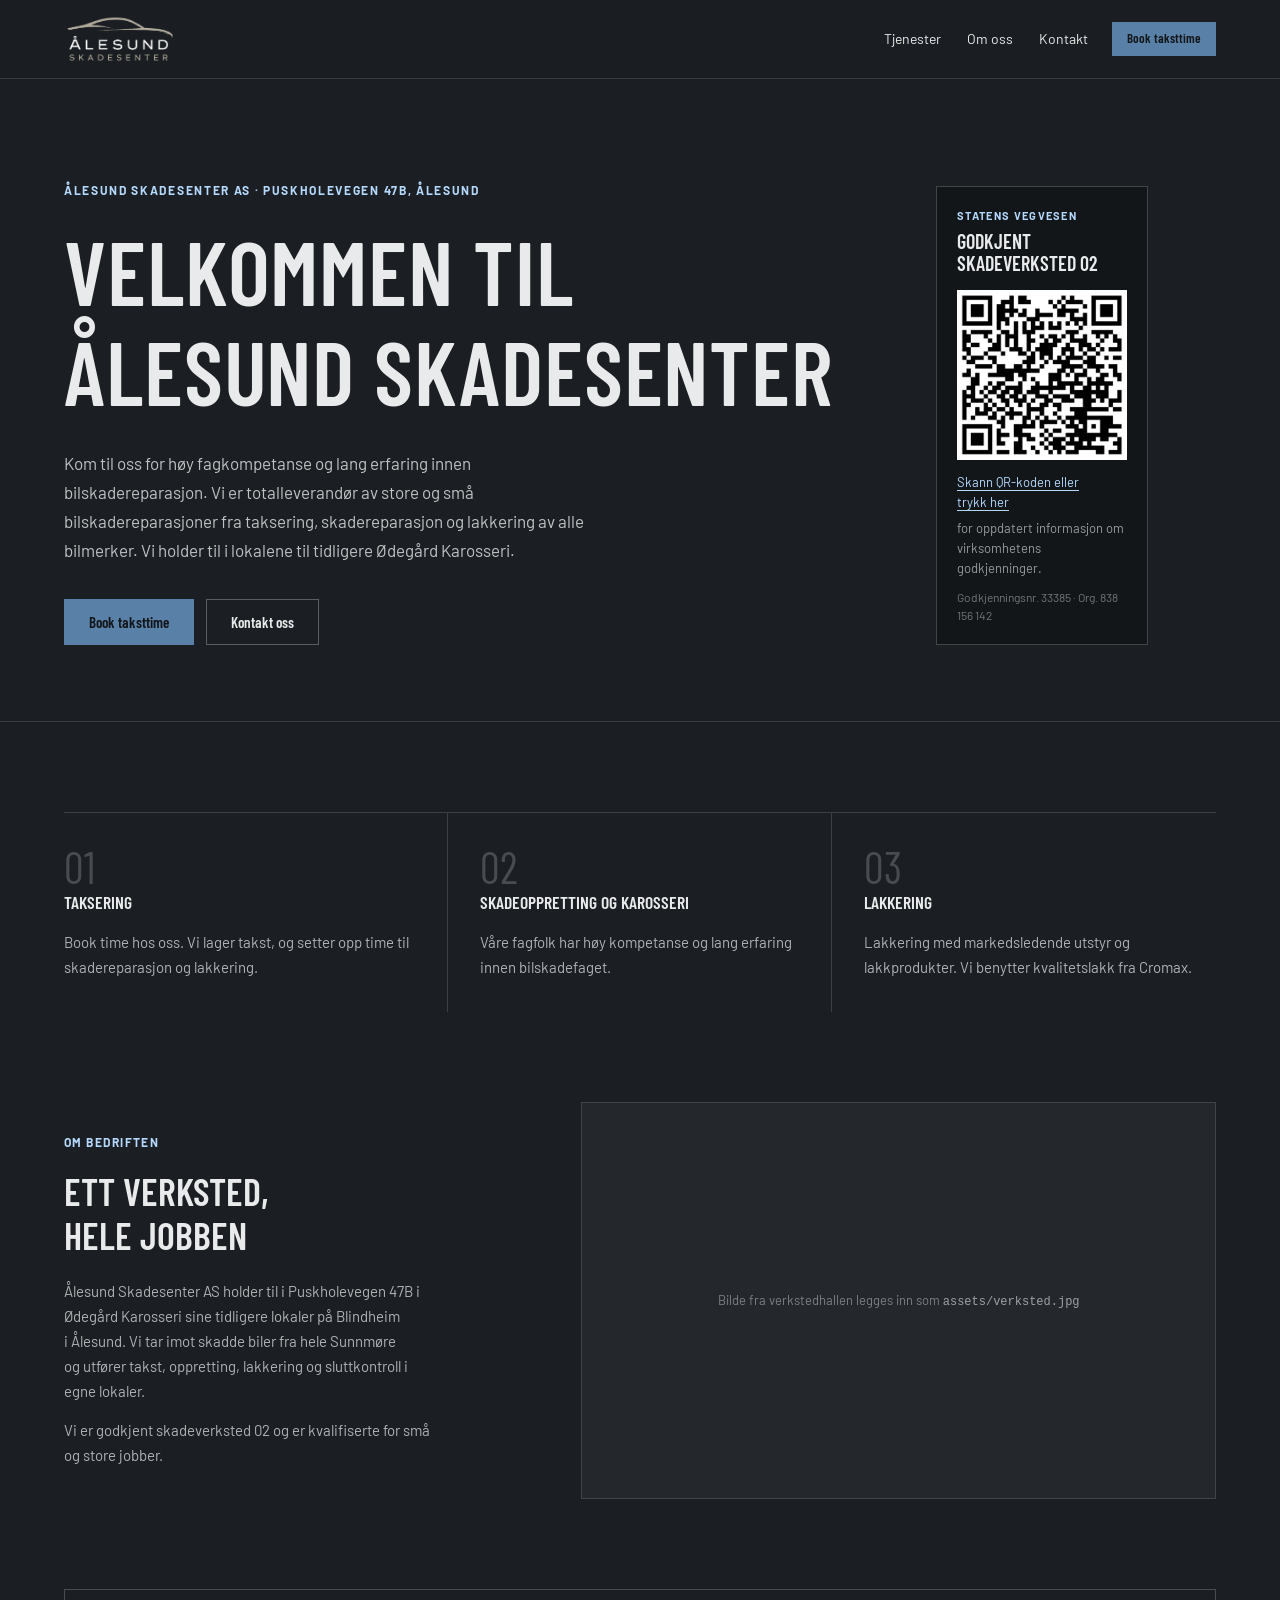
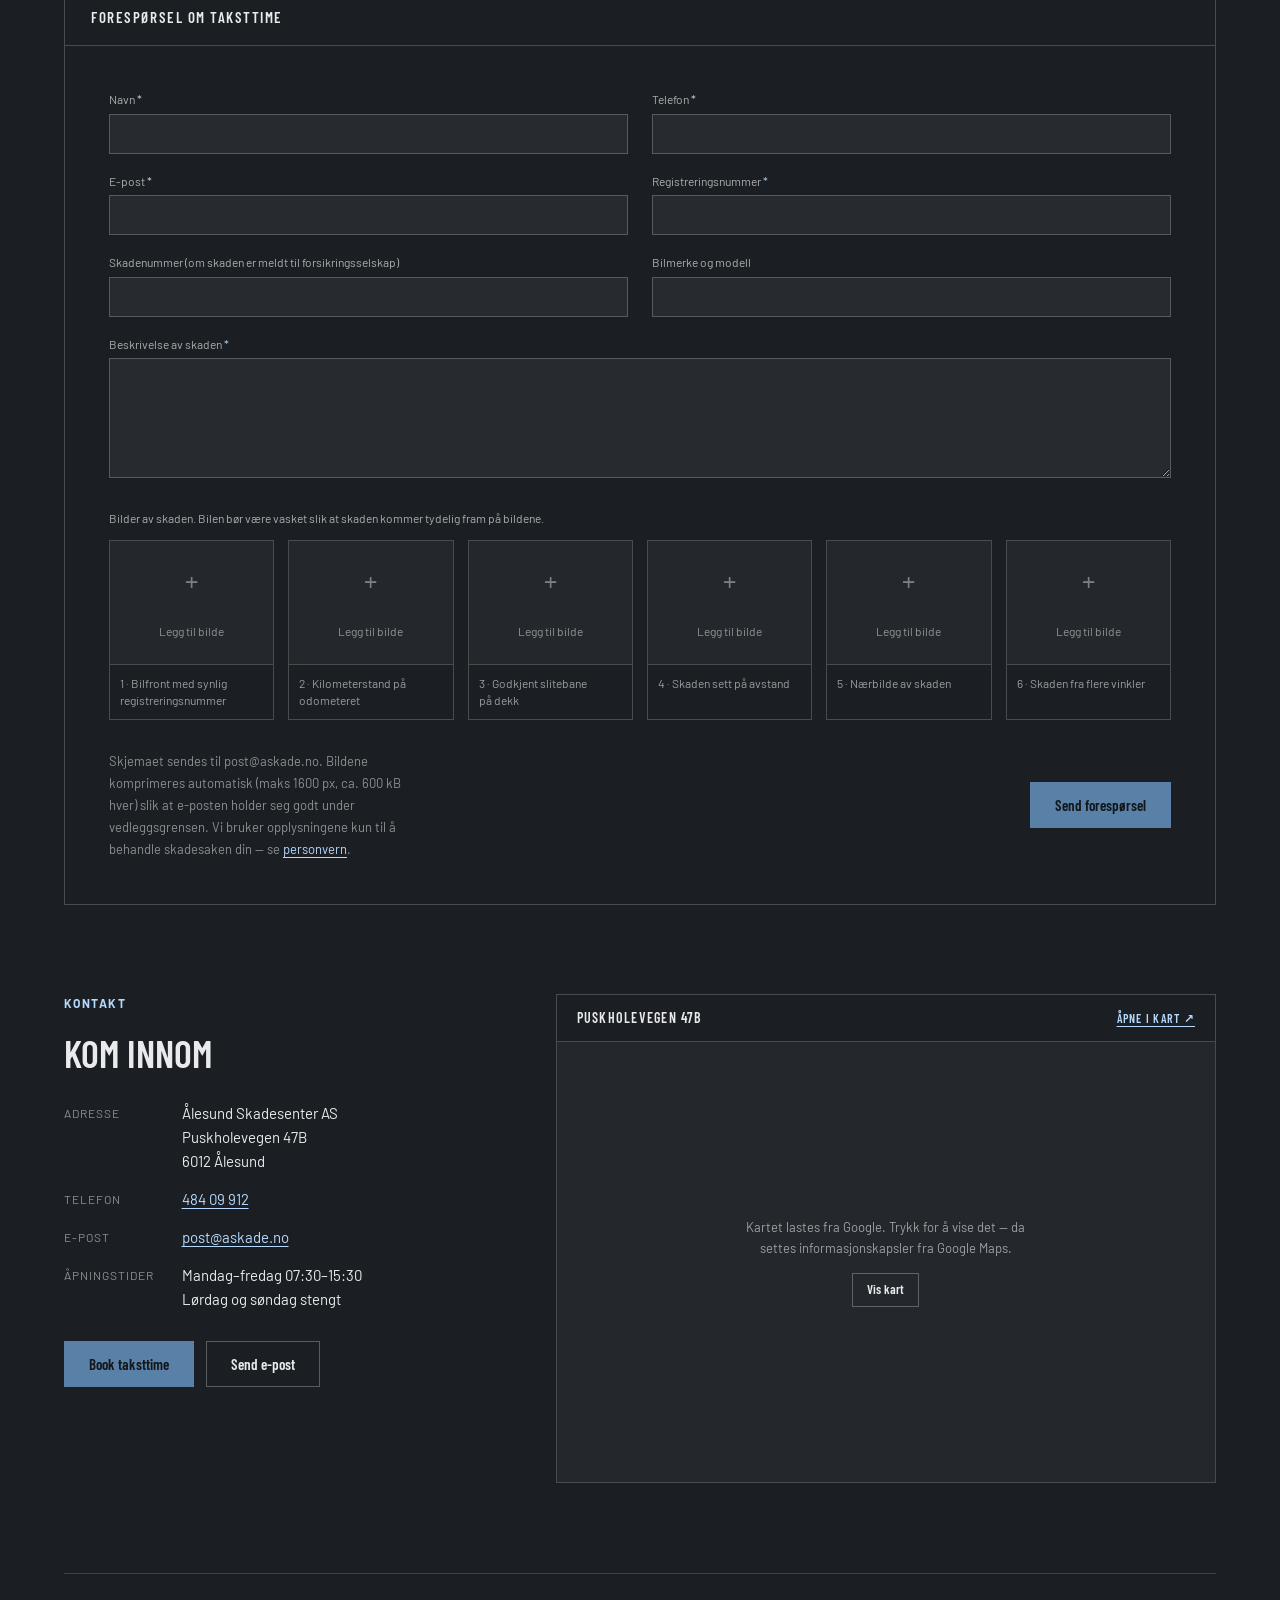
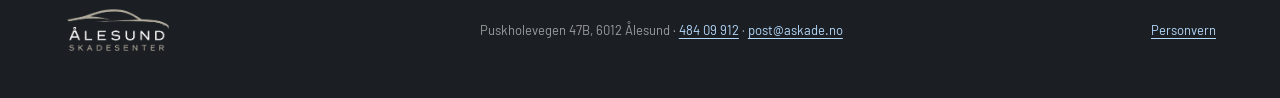
==== index.html @ 12f23bc0 "Første versjon av nettsiden for Ålesund Skadesenter AS Co-Authored-By: Claude Fable 5 <noreply@anthr" ====
<!DOCTYPE html>
<html lang="nb">
<head>
<meta charset="utf-8">
<meta name="viewport" content="width=device-width, initial-scale=1">
<title>Ålesund Skadesenter AS — skadeverksted, lakkering og taksering i Ålesund</title>
<meta name="description" content="Godkjent skadeverksted i Puskholevegen 47B på Blindheim i Ålesund. Taksering, skadeoppretting, karosseri og lakkering av alle bilmerker. Book taksttime på nett.">
<link rel="canonical" href="https://www.askade.no/">
<meta name="theme-color" content="#1b1f23">

<meta property="og:type" content="website">
<meta property="og:locale" content="nb_NO">
<meta property="og:site_name" content="Ålesund Skadesenter AS">
<meta property="og:title" content="Ålesund Skadesenter AS — skadeverksted i Ålesund">
<meta property="og:description" content="Taksering, skadeoppretting, karosseri og lakkering av alle bilmerker. Godkjent skadeverksted 02.">
<meta property="og:url" content="https://www.askade.no/">
<meta property="og:image" content="https://www.askade.no/assets/og-image.jpg">
<meta name="twitter:card" content="summary_large_image">

<link rel="icon" href="favicon.ico" sizes="any">
<link rel="icon" href="assets/icon-32.png" type="image/png" sizes="32x32">
<link rel="apple-touch-icon" href="assets/icon-180.png">

<link rel="preload" href="fonts/barlow-condensed-600-latin.woff2" as="font" type="font/woff2" crossorigin>
<link rel="preload" href="fonts/barlow-400-latin.woff2" as="font" type="font/woff2" crossorigin>
<link rel="stylesheet" href="css/style.css">

<script type="application/ld+json">
{
  "@context": "https://schema.org",
  "@type": "AutoBodyShop",
  "name": "Ålesund Skadesenter AS",
  "url": "https://www.askade.no/",
  "image": "https://www.askade.no/assets/og-image.jpg",
  "logo": "https://www.askade.no/assets/logo-odegard.png",
  "telephone": "+4748409912",
  "email": "post@askade.no",
  "vatID": "NO838156142MVA",
  "address": {
    "@type": "PostalAddress",
    "streetAddress": "Puskholevegen 47B",
    "postalCode": "6012",
    "addressLocality": "Ålesund",
    "addressCountry": "NO"
  },
  "openingHoursSpecification": [{
    "@type": "OpeningHoursSpecification",
    "dayOfWeek": ["Monday", "Tuesday", "Wednesday", "Thursday", "Friday"],
    "opens": "07:30",
    "closes": "15:30"
  }],
  "areaServed": "Sunnmøre",
  "makesOffer": [
    { "@type": "Offer", "itemOffered": { "@type": "Service", "name": "Taksering" } },
    { "@type": "Offer", "itemOffered": { "@type": "Service", "name": "Skadeoppretting og karosseri" } },
    { "@type": "Offer", "itemOffered": { "@type": "Service", "name": "Lakkering" } }
  ]
}
</script>
</head>
<body>

<a class="skip-link" href="#innhold">Hopp til innhold</a>

<nav class="nav">
  <a class="nav-brand" href="#top" aria-label="Ålesund Skadesenter AS — til toppen">
    <img src="assets/logo-odegard.png" alt="Ålesund Skadesenter AS" width="507" height="226">
  </a>
  <span class="nav-links">
    <a href="#tjenester">Tjenester</a>
    <a href="#om">Om oss</a>
    <a href="#kontakt">Kontakt</a>
  </span>
  <a href="#book" class="btn btn-primary btn-sm">Book taksttime</a>
</nav>

<header class="hero" id="top">
  <div class="hero-inner">
    <div class="hero-grid">
      <div>
        <span class="kicker">Ålesund Skadesenter AS · Puskholevegen 47B, Ålesund</span>
        <h1>
          <span>Velkommen til</span>
          <span>Ålesund Skadesenter</span>
        </h1>
        <p class="hero-lead">Kom til oss for høy fagkompetanse og lang erfaring innen bilskadereparasjon. Vi er totalleverandør av store og små bilskadereparasjoner fra taksering, skadereparasjon og lakkering av alle bilmerker. Vi holder til i lokalene til tidligere Ødegård Karosseri.</p>
        <div class="hero-actions">
          <a href="#book" class="btn btn-primary">Book taksttime</a>
          <a href="#kontakt" class="btn btn-secondary">Kontakt oss</a>
        </div>
      </div>

      <aside class="approval">
        <div class="approval-eyebrow">Statens vegvesen</div>
        <div class="approval-title">Godkjent<br>skadeverksted 02</div>
        <a class="approval-link" href="https://www.vegvesen.no/kjoretoy/eie-og-vedlikeholde/finn-godkjent-verksted/33385" target="_blank" rel="noopener">
          <img src="assets/qr-godkjenning.png" alt="QR-kode til godkjenningsbeviset hos Statens vegvesen" width="436" height="436">
          <span>Skann QR-koden eller trykk her</span>
        </a>
        <p>for oppdatert informasjon om virksomhetens godkjenninger.</p>
        <div class="approval-meta">Godkjenningsnr. 33385 · Org. 838 156 142</div>
      </aside>
    </div>
  </div>
</header>

<main id="innhold" class="shell">

  <section id="tjenester" class="section section-top">
    <h2 class="visually-hidden">Tjenester</h2>
    <div class="services">
      <div class="service">
        <div class="service-no" aria-hidden="true">01</div>
        <h3>Taksering</h3>
        <p>Book time hos oss. Vi lager takst, og setter opp time til skadereparasjon og lakkering.</p>
      </div>
      <div class="service">
        <div class="service-no" aria-hidden="true">02</div>
        <h3>Skadeoppretting og karosseri</h3>
        <p>Våre fagfolk har høy kompetanse og lang erfaring innen bilskadefaget.</p>
      </div>
      <div class="service">
        <div class="service-no" aria-hidden="true">03</div>
        <h3>Lakkering</h3>
        <p>Lakkering med markedsledende utstyr og lakkprodukter. Vi benytter kvalitetslakk fra Cromax.</p>
      </div>
    </div>
  </section>

  <section id="om" class="section about">
    <div>
      <span class="kicker">Om bedriften</span>
      <h2>Ett verksted,<br>hele jobben</h2>
      <p>Ålesund Skadesenter AS holder til i Puskholevegen 47B i Ødegård Karosseri sine tidligere lokaler på Blindheim i Ålesund. Vi tar imot skadde biler fra hele Sunnmøre og utfører takst, oppretting, lakkering og sluttkontroll i egne lokaler.</p>
      <p>Vi er godkjent skadeverksted 02 og er kvalifiserte for små og store jobber.</p>
    </div>
    <figure>
      <!-- Legg bildet fra verkstedhallen som assets/verksted.jpg, så erstatter det plassholderen under. -->
      <div class="photo-placeholder"><span>Bilde fra verkstedhallen legges inn som <code>assets/verksted.jpg</code></span></div>
    </figure>
  </section>

  <section id="book" class="section">
    <div class="panel">
      <h2 class="panel-head">Foresp<span class="tight">ø</span>rsel om taksttime</h2>

      <!-- Kvittering — vises når skjemaet er sendt -->
      <div class="panel-body sent" id="kvittering" hidden>
        <h3>Takk — forespørselen er sendt</h3>
        <p>Forespørselen er sendt til post@askade.no. Vi ringer deg på oppgitt nummer med et tidspunkt for takst. Haster det, nås vi på <a href="tel:+4748409912">484 09 912</a>.</p>
        <button type="button" class="btn btn-secondary" id="nyForesporsel">Send en ny forespørsel</button>
      </div>

      <div class="panel-body" id="skjemaBoks">
        <form id="bookingSkjema" action="send.php" method="post" enctype="multipart/form-data" novalidate>
          <div class="form-grid">
            <div class="field">
              <label for="navn">Navn <span class="req" aria-hidden="true">*</span></label>
              <input class="input" id="navn" name="navn" type="text" autocomplete="name" required>
              <p class="field-error" id="navn-feil"></p>
            </div>
            <div class="field">
              <label for="telefon">Telefon <span class="req" aria-hidden="true">*</span></label>
              <input class="input" id="telefon" name="telefon" type="tel" inputmode="tel" autocomplete="tel" required>
              <p class="field-error" id="telefon-feil"></p>
            </div>
            <div class="field">
              <label for="epost">E-post <span class="req" aria-hidden="true">*</span></label>
              <input class="input" id="epost" name="epost" type="email" autocomplete="email" required>
              <p class="field-error" id="epost-feil"></p>
            </div>
            <div class="field">
              <label for="regnr">Registreringsnummer <span class="req" aria-hidden="true">*</span></label>
              <input class="input" id="regnr" name="regnr" type="text" autocomplete="off" spellcheck="false" required>
              <p class="field-error" id="regnr-feil"></p>
            </div>
            <div class="field">
              <label for="skadenr">Skadenummer (om skaden er meldt til forsikringsselskap)</label>
              <input class="input" id="skadenr" name="skadenr" type="text" autocomplete="off">
            </div>
            <div class="field">
              <label for="modell">Bilmerke og modell</label>
              <input class="input" id="modell" name="modell" type="text" autocomplete="off">
            </div>
            <div class="field field-wide">
              <label for="melding">Beskrivelse av skaden <span class="req" aria-hidden="true">*</span></label>
              <textarea class="input" id="melding" name="melding" required></textarea>
              <p class="field-error" id="melding-feil"></p>
            </div>
          </div>

          <fieldset class="field" style="margin:24px 0 0;padding:0;border:0">
            <legend style="padding:0;font-size:12px;margin-bottom:5px;color:rgba(233,234,235,.7)">Bilder av skaden. Bilen bør være vasket slik at skaden kommer tydelig fram på bildene.</legend>
            <div class="uploads" id="bildefelt">
              <!-- Feltene bygges av js/main.js, slik at de virker med og uten JavaScript -->
              <noscript>
                <p class="form-note">Bildeopplasting krever JavaScript. Send heller bildene på e-post til <a href="mailto:post@askade.no">post@askade.no</a> etter at du har sendt skjemaet.</p>
              </noscript>
            </div>
          </fieldset>

          <!-- spamfelle: skal stå tom -->
          <div class="hp" aria-hidden="true">
            <label for="nettsted">Ikke fyll ut dette feltet</label>
            <input id="nettsted" name="nettsted" type="text" tabindex="-1" autocomplete="off">
          </div>
          <input type="hidden" name="lastet" id="lastet" value="">

          <div class="form-foot">
            <p class="form-note">Skjemaet sendes til post@askade.no. Bildene komprimeres automatisk (maks 1600 px, ca. 600 kB hver) slik at e-posten holder seg godt under vedleggsgrensen. Vi bruker opplysningene kun til å behandle skadesaken din — se <a href="personvern.html">personvern</a>.</p>
            <button type="submit" class="btn btn-primary" id="sendKnapp">Send forespørsel</button>
          </div>

          <p class="form-status" id="skjemaStatus" role="status" hidden></p>
        </form>
      </div>
    </div>
  </section>

  <section id="kontakt" class="section contact">
    <div>
      <span class="kicker">Kontakt</span>
      <h2>Kom innom</h2>
      <dl class="contact-list">
        <dt>Adresse</dt>
        <dd>Ålesund Skadesenter AS<br>Puskholevegen 47B<br>6012 Ålesund</dd>
        <dt>Telefon</dt>
        <dd><a href="tel:+4748409912">484 09 912</a></dd>
        <dt>E-post</dt>
        <dd><a href="mailto:post@askade.no">post@askade.no</a></dd>
        <dt>Åpningstider</dt>
        <dd>Mandag–fredag 07:30–15:30<br>Lørdag og søndag stengt</dd>
      </dl>
      <div class="contact-actions">
        <a href="#book" class="btn btn-primary">Book taksttime</a>
        <a href="mailto:post@askade.no" class="btn btn-secondary">Send e-post</a>
      </div>
    </div>

    <figure class="map">
      <div class="map-head">
        <span>Puskholevegen 47B</span>
        <a href="https://www.google.com/maps/search/?api=1&amp;query=Puskholevegen%2047B%2C%206012%20%C3%85lesund" target="_blank" rel="noopener">Åpne i kart ↗</a>
      </div>
      <div class="map-frame" id="kartboks"
           data-kart="https://www.google.com/maps?q=Puskholevegen%2047B%2C%206012%20%C3%85lesund&amp;output=embed">
        <div class="map-consent" id="kartSamtykke">
          <p>Kartet lastes fra Google. Trykk for å vise det — da settes informasjonskapsler fra Google Maps.</p>
          <button type="button" class="btn btn-secondary btn-sm" id="visKart">Vis kart</button>
        </div>
      </div>
    </figure>
  </section>

  <footer class="footer">
    <img src="assets/logo-odegard.png" alt="Ålesund Skadesenter AS" width="507" height="226">
    <span>Puskholevegen 47B, 6012 Ålesund · <a href="tel:+4748409912">484 09 912</a> · <a href="mailto:post@askade.no">post@askade.no</a></span>
    <span class="footer-links"><a href="personvern.html">Personvern</a></span>
  </footer>

</main>

<script src="js/main.js" defer></script>
</body>
</html>
---- css/style.css ----
@import url("fonts.css");

/* ==========================================================================
   Ålesund Skadesenter AS — Skisse A "Mørk fasade"
   Tokens hentet fra Industry-designsystemet, tilpasset den mørke varianten.
   ========================================================================== */

:root {
  --bg: #1b1f23;
  --bg-sunk: rgba(15, 18, 21, .66);
  --ink: #e9eaeb;
  --ink-80: rgba(233, 234, 235, .80);
  --ink-72: rgba(233, 234, 235, .72);
  --ink-62: rgba(233, 234, 235, .62);
  --ink-55: rgba(233, 234, 235, .55);
  --ink-45: rgba(233, 234, 235, .45);
  --ink-22: rgba(233, 234, 235, .22);

  --line: rgba(233, 234, 235, .16);
  --line-soft: rgba(233, 234, 235, .14);
  --line-strong: rgba(233, 234, 235, .22);
  --line-input: rgba(233, 234, 235, .25);
  --line-btn: rgba(233, 234, 235, .30);
  --fill-input: rgba(233, 234, 235, .06);

  --accent: #5980a6;
  --accent-300: #b5d9fd;
  --accent-600: #597ea3;
  --accent-700: #416180;
  --on-accent: #12161a;

  --danger: #ff9a8a;
  --ok: #9fd8a8;

  --font-heading: "Barlow Condensed", system-ui, sans-serif;
  --font-body: "Barlow", system-ui, sans-serif;

  --shell: 1280px;
  --gutter: clamp(20px, 5vw, 72px);
  --nav-h: 88px;
}

*, *::before, *::after { box-sizing: border-box; }

[hidden] { display: none !important; }

html { scroll-behavior: smooth; }
@media (prefers-reduced-motion: reduce) {
  html { scroll-behavior: auto; }
  *, *::before, *::after { animation-duration: .01ms !important; transition-duration: .01ms !important; }
}

body {
  margin: 0;
  background: var(--bg);
  color: var(--ink);
  font-family: var(--font-body);
  font-size: 15px;
  line-height: 1.55;
  text-wrap: pretty;
  -webkit-text-size-adjust: 100%;
}

img { display: block; max-width: 100%; }
figure { margin: 0; }

a { color: var(--accent-300); text-underline-offset: 3px; }
a:hover { color: #fff; }

:focus { outline: none; }
:focus-visible { outline: 2px solid var(--accent-300); outline-offset: 2px; }
::selection { background: rgba(89, 128, 166, .45); }

h1, h2, h3 {
  font-family: var(--font-heading);
  font-weight: 600;
  text-transform: uppercase;
  margin: 0;
}

/* — hjelpere ————————————————————————————————————————————————— */

.shell {
  max-width: var(--shell);
  margin-inline: auto;
  padding-inline: var(--gutter);
}

.kicker {
  display: block;
  font-size: 12px;
  letter-spacing: .12em;
  text-transform: uppercase;
  font-weight: 600;
  color: var(--accent-300);
}

.skip-link {
  position: absolute;
  left: -9999px;
  top: 0;
  z-index: 100;
  padding: 12px 18px;
  background: var(--accent);
  color: var(--on-accent);
  font-family: var(--font-heading);
  font-weight: 600;
  text-decoration: none;
}
.skip-link:focus { left: 0; color: var(--on-accent); }

.visually-hidden {
  position: absolute;
  width: 1px; height: 1px;
  margin: -1px; padding: 0;
  overflow: hidden;
  clip-path: inset(50%);
  white-space: nowrap;
}

/* — knapper ————————————————————————————————————————————————— */

.btn {
  display: inline-flex;
  align-items: center;
  justify-content: center;
  gap: 6px;
  padding: 13px 24px;
  font-family: var(--font-heading);
  font-weight: 600;
  font-size: 15px;
  line-height: 1.2;
  text-decoration: none;
  cursor: pointer;
  border: 1px solid transparent;
  border-radius: 0;
  background: transparent;
}
.btn:disabled { opacity: .45; cursor: not-allowed; }

.btn-primary {
  background: var(--accent);
  border-color: var(--accent);
  color: var(--on-accent);
}
.btn-primary:hover { background: var(--accent-600); border-color: var(--accent-600); color: var(--on-accent); }
.btn-primary:active { background: var(--accent-700); border-color: var(--accent-700); }

.btn-secondary {
  border-color: var(--line-btn);
  color: var(--ink);
}
.btn-secondary:hover { background: rgba(233, 234, 235, .07); color: var(--ink); }
.btn-secondary:active { background: rgba(233, 234, 235, .14); }

.btn-sm { padding: 8px 14px; font-size: 13px; }

/* — toppmeny ————————————————————————————————————————————————— */

.nav {
  position: sticky;
  top: 0;
  z-index: 50;
  display: flex;
  align-items: center;
  gap: 24px;
  padding: 14px max(var(--gutter), calc((100% - var(--shell)) / 2 + var(--gutter)));
  background: rgba(27, 31, 35, .94);
  backdrop-filter: blur(6px);
  border-bottom: 1px solid var(--line-soft);
}
.nav-brand { margin-right: auto; display: flex; align-items: center; }
.nav-brand img { height: 50px; width: auto; }
.nav-links {
  display: flex;
  gap: 26px;
  align-items: center;
  font-size: 14px;
}
.nav-links a { color: var(--ink); text-decoration: none; }
.nav-links a:hover { color: var(--accent-300); }

/* — toppfelt ————————————————————————————————————————————————— */

.hero {
  position: relative;
  overflow: hidden;
  border-bottom: 1px solid var(--line-soft);
}
.hero-inner {
  max-width: var(--shell);
  margin-inline: auto;
  padding: clamp(56px, 8vw, 116px) var(--gutter) clamp(48px, 6vw, 88px);
}
.hero-grid {
  display: grid;
  grid-template-columns: minmax(0, 1fr) 280px;
  gap: clamp(32px, 5vw, 72px);
  align-items: end;
}
.hero h1 {
  font-size: clamp(44px, 7vw, 96px);
  line-height: 1.12;
  letter-spacing: .01em;
  margin: 0;
}
.hero h1 span { display: block; }
.hero .kicker { margin-bottom: 20px; letter-spacing: .14em; }
.hero-lead {
  font-size: 17px;
  line-height: 29px;
  max-width: 54ch;
  margin: 28px 0 0;
  color: var(--ink-80);
}
.hero-actions {
  display: flex;
  gap: 12px;
  flex-wrap: wrap;
  margin-top: 34px;
}

/* godkjenningskort */
.approval {
  width: 212px;
  padding: 20px;
  border: 1px solid var(--line-strong);
  background: var(--bg-sunk);
}
.approval-eyebrow {
  font-size: 11px;
  letter-spacing: .12em;
  text-transform: uppercase;
  font-weight: 600;
  color: var(--accent-300);
}
.approval-title {
  font-family: var(--font-heading);
  font-weight: 600;
  font-size: 20px;
  line-height: 22px;
  text-transform: uppercase;
  margin-top: 6px;
}
.approval-link {
  display: block;
  margin-top: 16px;
  text-decoration: none;
}
.approval-link img { width: 100%; height: auto; }
.approval-link span {
  display: block;
  font-size: 13px;
  line-height: 20px;
  margin-top: 12px;
  color: var(--accent-300);
  text-decoration: underline;
  text-underline-offset: 3px;
}
.approval-link:hover span { color: #fff; }
.approval p {
  font-size: 13px;
  line-height: 20px;
  margin: 6px 0 0;
  color: var(--ink-62);
}
.approval-meta {
  font-size: 12px;
  line-height: 18px;
  margin-top: 10px;
  color: var(--ink-45);
}

/* — tjenester ————————————————————————————————————————————————— */

.section { padding-bottom: clamp(56px, 7vw, 96px); scroll-margin-top: var(--nav-h); }
.section-top { padding-top: clamp(56px, 7vw, 96px); }

.services {
  display: grid;
  grid-template-columns: repeat(3, 1fr);
  border-top: 1px solid var(--line);
}
.service { padding: 32px; }
.service:not(:last-child) { border-right: 1px solid var(--line); }
.service:first-child { padding-left: 0; }
.service:last-child { padding-right: 0; }
.service-no {
  font-family: var(--font-heading);
  font-size: 44px;
  line-height: 1;
  color: var(--ink-22);
}
.service h2 {
  font-size: 26px;
  line-height: 28px;
  margin-top: 18px;
}
.service p {
  font-size: 15px;
  line-height: 25px;
  margin: 14px 0 0;
  color: var(--ink-72);
}

/* — om bedriften ————————————————————————————————————————————— */

.about {
  display: grid;
  grid-template-columns: minmax(0, 5fr) minmax(0, 7fr);
  gap: 32px clamp(28px, 5vw, 88px);
  align-items: center;
}
.about h2 {
  font-size: 38px;
  line-height: 44px;
}
.about .kicker { margin-bottom: 18px; }
.about p {
  font-size: 15px;
  line-height: 25px;
  margin: 22px 0 0;
  max-width: 48ch;
  color: var(--ink-72);
}
.about p + p { margin-top: 14px; }
.about figure { border: 1px solid rgba(233, 234, 235, .18); }
.about img { width: 100%; aspect-ratio: 16 / 10; object-fit: cover; }

/* Vises bare om assets/verksted.jpg mangler — se README-drift.md */
.photo-placeholder {
  display: grid;
  place-items: center;
  width: 100%;
  aspect-ratio: 16 / 10;
  padding: 24px;
  text-align: center;
  font-size: 13px;
  line-height: 22px;
  color: var(--ink-45);
  background: rgba(233, 234, 235, .04);
}
.photo-placeholder code { font-size: 12px; color: var(--ink-62); }

/* — bookingskjema ————————————————————————————————————————————— */

.panel { border: 1px solid var(--line-strong); }
.panel-head {
  padding: 16px 26px;
  border-bottom: 1px solid var(--line-strong);
  font-family: var(--font-heading);
  font-weight: 600;
  font-size: 15px;
  letter-spacing: .1em;
  text-transform: uppercase;
}
.panel-head .tight { letter-spacing: .02em; }
.panel-body { padding: clamp(24px, 4vw, 44px); }

.form-grid {
  display: grid;
  grid-template-columns: 1fr 1fr;
  gap: 18px 24px;
}
.field-wide { grid-column: 1 / -1; }

.field > label {
  display: block;
  font-size: 12px;
  margin-bottom: 5px;
  color: rgba(233, 234, 235, .70);
}
.field .req { color: var(--accent-300); }

.input {
  width: 100%;
  min-height: 40px;
  padding: 8px 10px;
  font: inherit;
  font-size: 14px;
  color: var(--ink);
  caret-color: var(--accent-300);
  background: var(--fill-input);
  border: 1px solid var(--line-input);
  border-radius: 0;
}
.input:hover { border-color: rgba(233, 234, 235, .45); }
.input:focus-visible { border-color: var(--accent-300); outline-offset: 0; }
textarea.input { min-height: 120px; resize: vertical; }
.input[aria-invalid="true"] { border-color: var(--danger); }

.field-error {
  display: none;
  font-size: 12px;
  line-height: 18px;
  margin-top: 5px;
  color: var(--danger);
}
.field-error.is-visible { display: block; }

/* honeypot — skjult for folk, synlig for enkle roboter */
.hp {
  position: absolute;
  left: -9999px;
  width: 1px;
  height: 1px;
  overflow: hidden;
}

/* bildefelt */
.uploads {
  display: grid;
  grid-template-columns: repeat(auto-fit, minmax(130px, 1fr));
  gap: 14px;
  margin-top: 8px;
}
.slot {
  position: relative;
  display: flex;
  flex-direction: column;
  border: 1px solid var(--line-strong);
}
.slot-btn {
  display: grid;
  place-items: center;
  gap: 6px;
  width: 100%;
  aspect-ratio: 4 / 3;
  padding: 14px;
  font: inherit;
  font-size: 12px;
  line-height: 18px;
  text-align: center;
  color: var(--ink-55);
  background: rgba(233, 234, 235, .04);
  border: 0;
  cursor: pointer;
}
.slot-btn:hover { background: rgba(233, 234, 235, .08); color: var(--ink-80); }
.slot-btn .slot-plus {
  display: block;
  font-family: var(--font-heading);
  font-size: 30px;
  line-height: 1;
  color: var(--ink-45);
}
.slot-btn:hover .slot-plus { color: var(--accent-300); }
.slot.has-image .slot-btn { display: none; }
.slot-preview { display: none; }
.slot.has-image .slot-preview { display: block; }
.slot-preview img {
  width: 100%;
  aspect-ratio: 4 / 3;
  object-fit: cover;
}
.slot-remove {
  position: absolute;
  top: 6px;
  right: 6px;
  width: 28px;
  height: 28px;
  display: grid;
  place-items: center;
  font: inherit;
  font-size: 16px;
  line-height: 1;
  color: var(--ink);
  background: rgba(15, 18, 21, .82);
  border: 1px solid var(--line-btn);
  cursor: pointer;
}
.slot-remove:hover { background: rgba(15, 18, 21, .95); }
/* Instruksjonen står fast under hvert felt, slik at alle feltene får
   samme høyde enten de er fylt ut eller ikke. */
.slot-caption {
  flex: 1;
  padding: 10px;
  border-top: 1px solid var(--line-strong);
  font-size: 12px;
  line-height: 17px;
  color: var(--ink-62);
}
.slot.has-image .slot-caption { color: var(--ink-80); }
.slot-busy {
  position: absolute;
  inset: 0;
  display: none;
  place-items: center;
  font-size: 12px;
  color: var(--ink-80);
  background: rgba(15, 18, 21, .78);
}
.slot.is-busy .slot-busy { display: grid; }

.form-foot {
  display: flex;
  flex-wrap: wrap;
  gap: 16px;
  align-items: center;
  justify-content: space-between;
  margin-top: 30px;
}
.form-note {
  font-size: 13px;
  line-height: 22px;
  margin: 0;
  max-width: 46ch;
  color: var(--ink-55);
}

.form-status {
  margin-top: 18px;
  padding: 12px 16px;
  border: 1px solid var(--line-strong);
  font-size: 14px;
  line-height: 22px;
}
.form-status[hidden] { display: none; }
.form-status.is-error { border-color: var(--danger); color: var(--danger); }

.sent h3 {
  font-size: 28px;
  margin: 0 0 12px;
}
.sent p {
  font-size: 15px;
  line-height: 25px;
  margin: 0;
  max-width: 52ch;
  color: var(--ink-72);
}
.sent .btn { margin-top: 24px; }

/* — kontakt ————————————————————————————————————————————————— */

.contact {
  display: grid;
  grid-template-columns: minmax(0, 4fr) minmax(0, 6fr);
  gap: clamp(28px, 4vw, 56px);
  align-items: start;
}
.contact h2 {
  font-size: 38px;
  line-height: 44px;
  margin-bottom: 26px;
}
.contact .kicker { margin-bottom: 18px; }
.contact-list {
  display: grid;
  grid-template-columns: max-content 1fr;
  gap: 14px 28px;
  font-size: 15px;
  line-height: 24px;
}
.contact-list dt {
  font-size: 12px;
  letter-spacing: .08em;
  text-transform: uppercase;
  color: var(--ink-55);
}
.contact-list dd { margin: 0; }
.contact-actions {
  display: flex;
  gap: 12px;
  flex-wrap: wrap;
  margin-top: 30px;
}

.map { border: 1px solid var(--line-strong); }
.map-head {
  display: flex;
  align-items: center;
  justify-content: space-between;
  gap: 12px;
  padding: 12px 20px;
  border-bottom: 1px solid var(--line-strong);
  font-family: var(--font-heading);
  font-weight: 600;
  font-size: 14px;
  letter-spacing: .09em;
  text-transform: uppercase;
}
.map-head a { font-size: 12px; }
.map-frame {
  position: relative;
  height: 440px;
  background: rgba(233, 234, 235, .04);
}
.map-frame iframe {
  display: block;
  width: 100%;
  height: 100%;
  border: 0;
  filter: grayscale(1) invert(.92) contrast(.9);
}
.map-consent {
  position: absolute;
  inset: 0;
  display: grid;
  place-items: center;
  align-content: center;
  gap: 14px;
  padding: 24px;
  text-align: center;
}
.map-consent p {
  margin: 0;
  max-width: 40ch;
  font-size: 13px;
  line-height: 21px;
  color: var(--ink-62);
}

/* — bunn ————————————————————————————————————————————————— */

.footer {
  display: flex;
  flex-wrap: wrap;
  gap: 20px 32px;
  align-items: center;
  justify-content: space-between;
  padding: 32px 0 44px;
  border-top: 1px solid var(--line);
  font-size: 13px;
  line-height: 22px;
  color: var(--ink-62);
}
.footer img { height: 48px; width: auto; }
.footer-links { display: flex; gap: 18px; flex-wrap: wrap; }

/* — enkel innholdsside (personvern) ————————————————————————— */

.prose { max-width: 68ch; padding: clamp(40px, 6vw, 72px) 0; }
.prose h1 { font-size: clamp(34px, 5vw, 52px); line-height: 1.12; margin-bottom: 24px; }
.prose h2 { font-size: 24px; line-height: 28px; margin: 36px 0 12px; }
.prose p, .prose li { font-size: 15px; line-height: 26px; color: var(--ink-80); }
.prose ul { padding-left: 20px; }
.prose li { margin-bottom: 6px; }

/* — smale skjermer ————————————————————————————————————————— */

@media (max-width: 900px) {
  .hero-grid,
  .services,
  .about,
  .contact,
  .form-grid { grid-template-columns: 1fr; }

  .nav-links { display: none; }

  .approval { width: 100%; max-width: 320px; }

  .service { padding: 28px 0; border-right: 0; }
  .service:not(:last-child) { border-bottom: 1px solid var(--line); }

  .about h2, .contact h2 { font-size: 30px; line-height: 36px; }
  .map-frame { height: 340px; }
}

@media (max-width: 520px) {
  .nav-brand img { height: 38px; }
  .btn { padding: 12px 18px; font-size: 14px; }
  .hero-actions .btn, .contact-actions .btn { flex: 1 1 100%; }
  .form-foot .btn { width: 100%; }
}
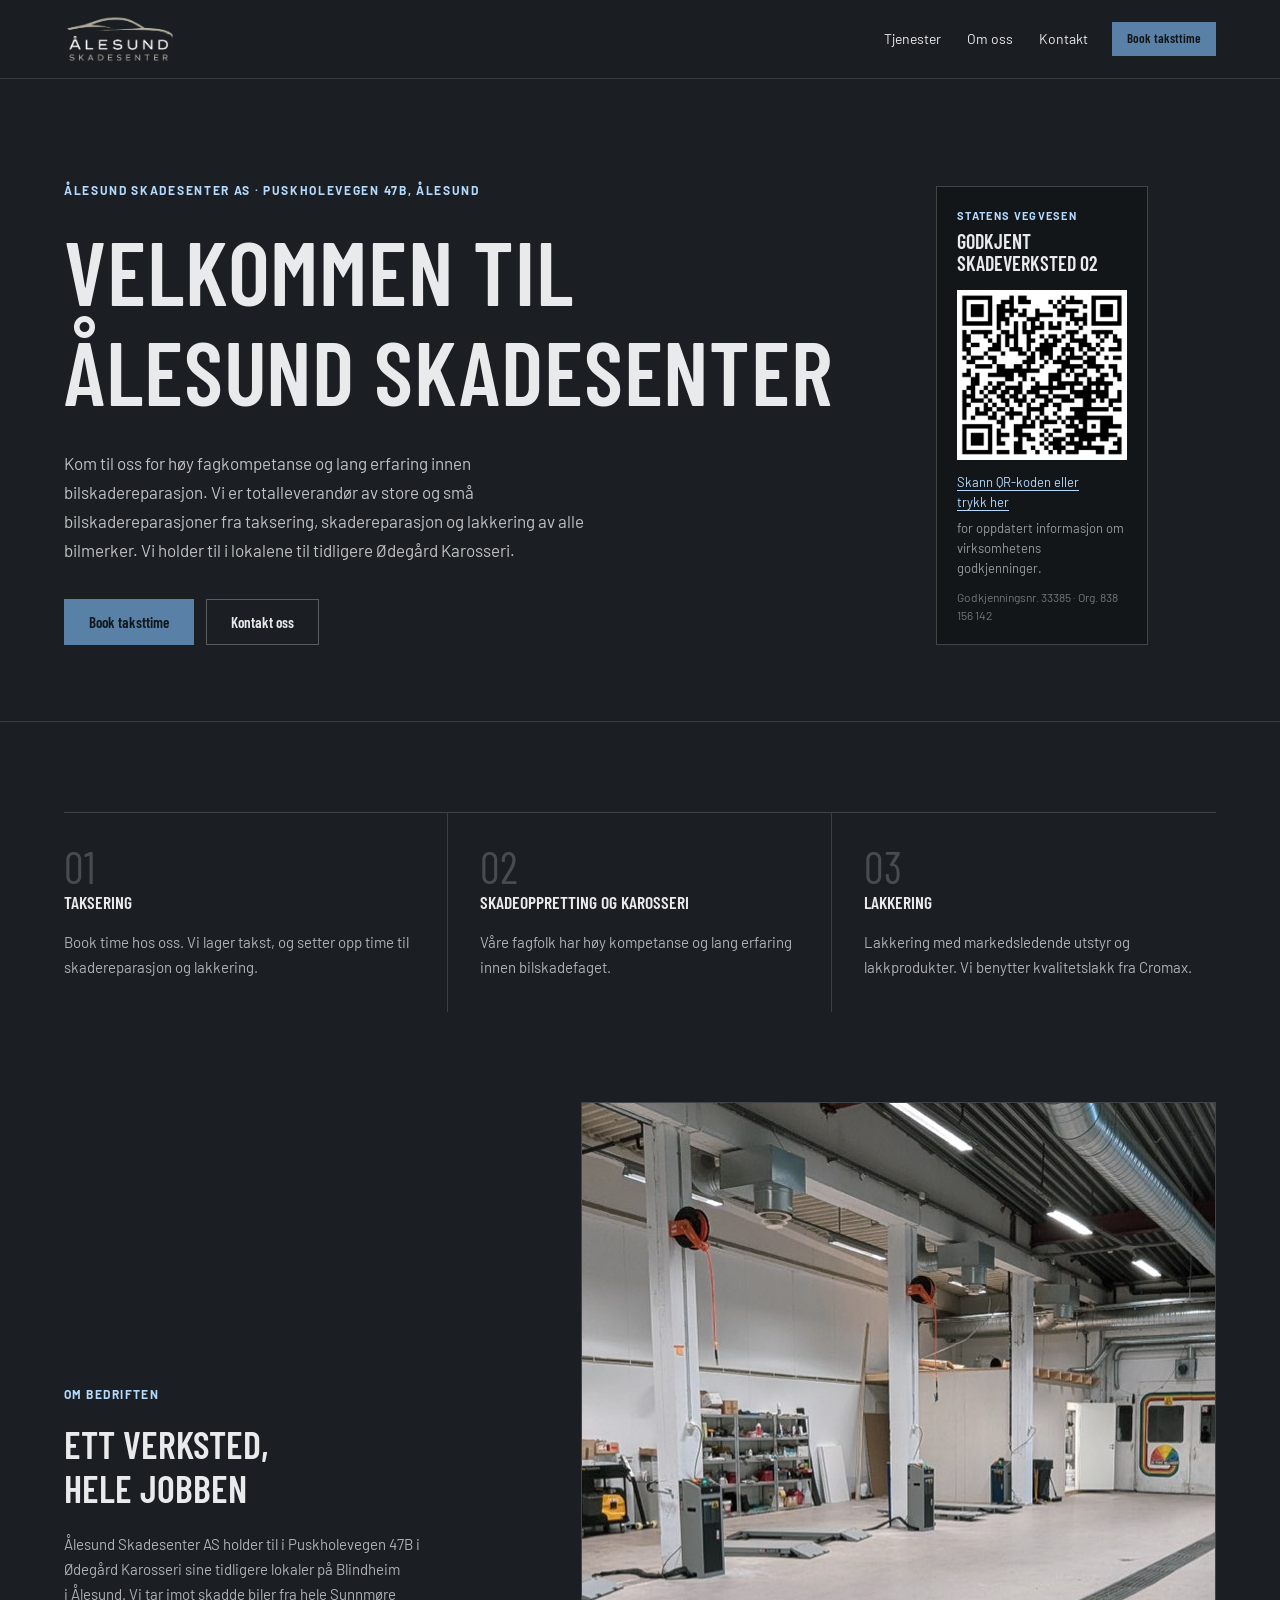
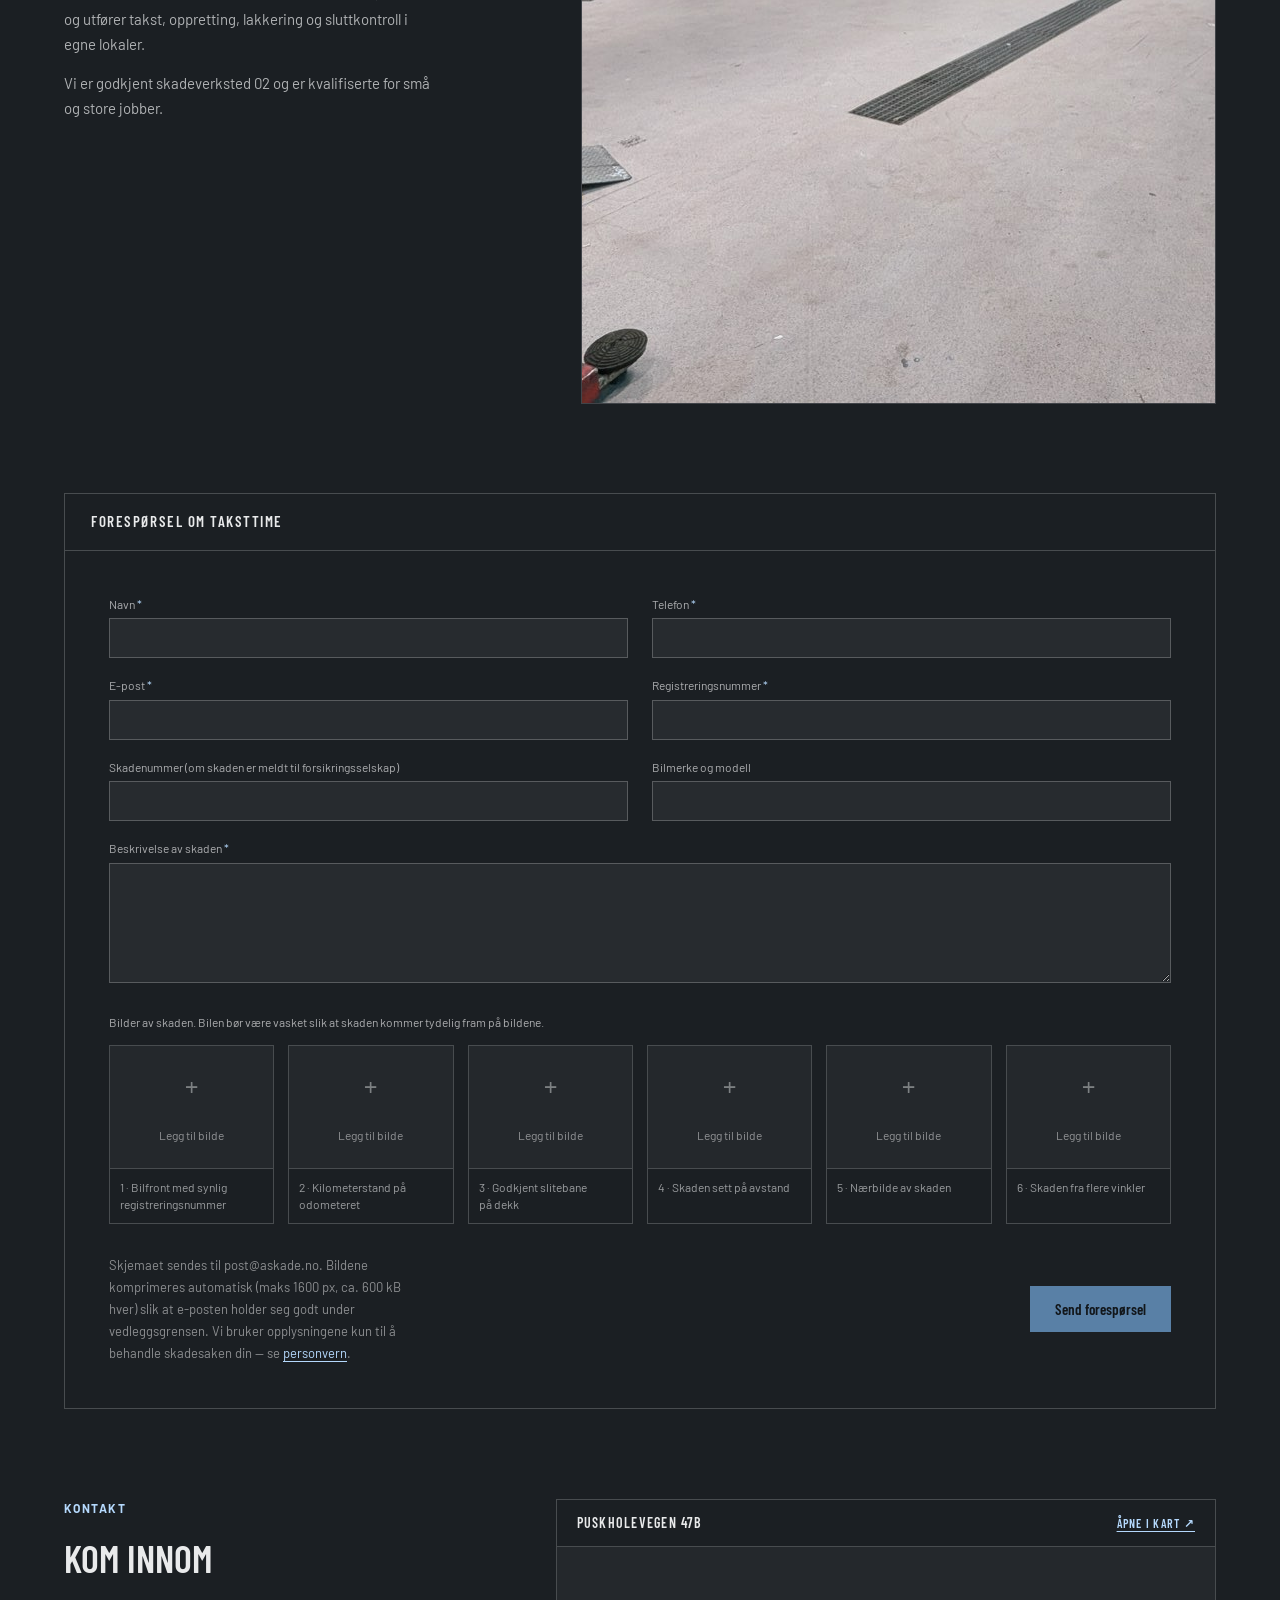
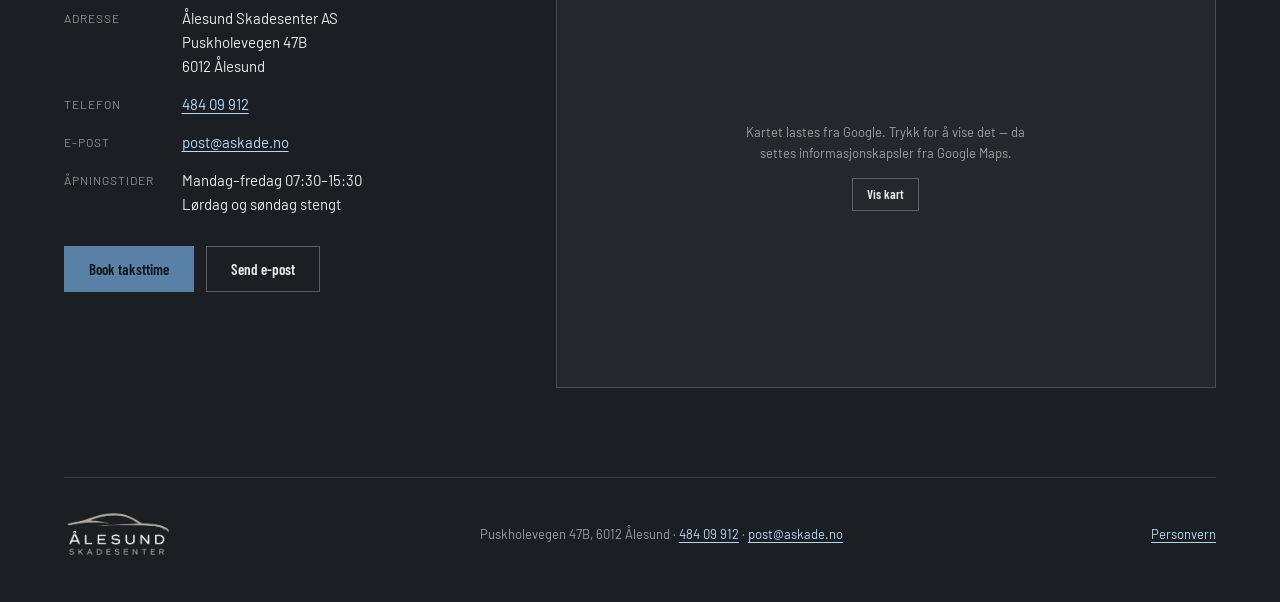
==== commit c82ee649: "Vist verkstedbildet i «Om bedriften» og skalert det ned til 1600 px / 275 kB. Co-Authored-By: Claude" ====
--- a/index.html
+++ b/index.html
@@ -135,8 +135,7 @@
       <p>Vi er godkjent skadeverksted 02 og er kvalifiserte for små og store jobber.</p>
     </div>
     <figure>
-      <!-- Legg bildet fra verkstedhallen som assets/verksted.jpg, så erstatter det plassholderen under. -->
-      <div class="photo-placeholder"><span>Bilde fra verkstedhallen legges inn som <code>assets/verksted.jpg</code></span></div>
+      <img src="assets/verksted.jpg" alt="Verkstedhallen til Ålesund Skadesenter" width="1600" height="900" loading="lazy">
     </figure>
   </section>
 
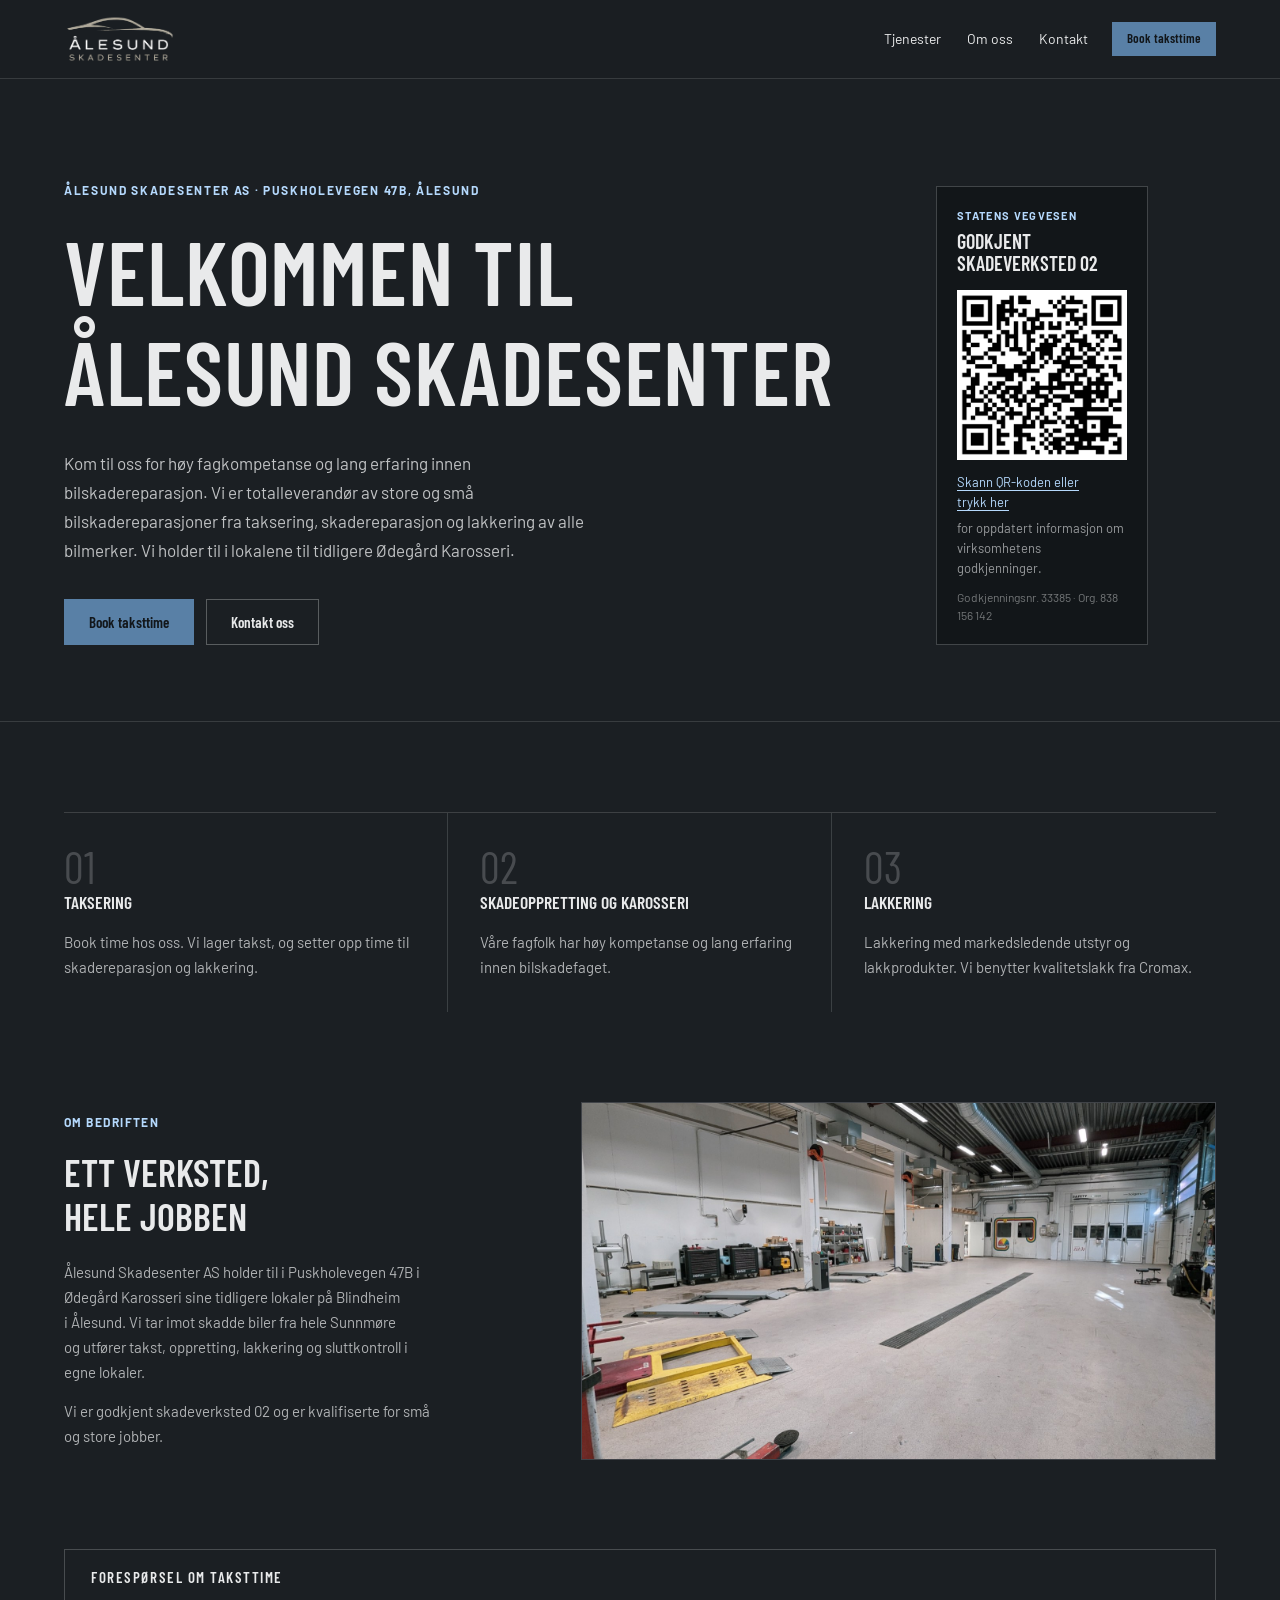
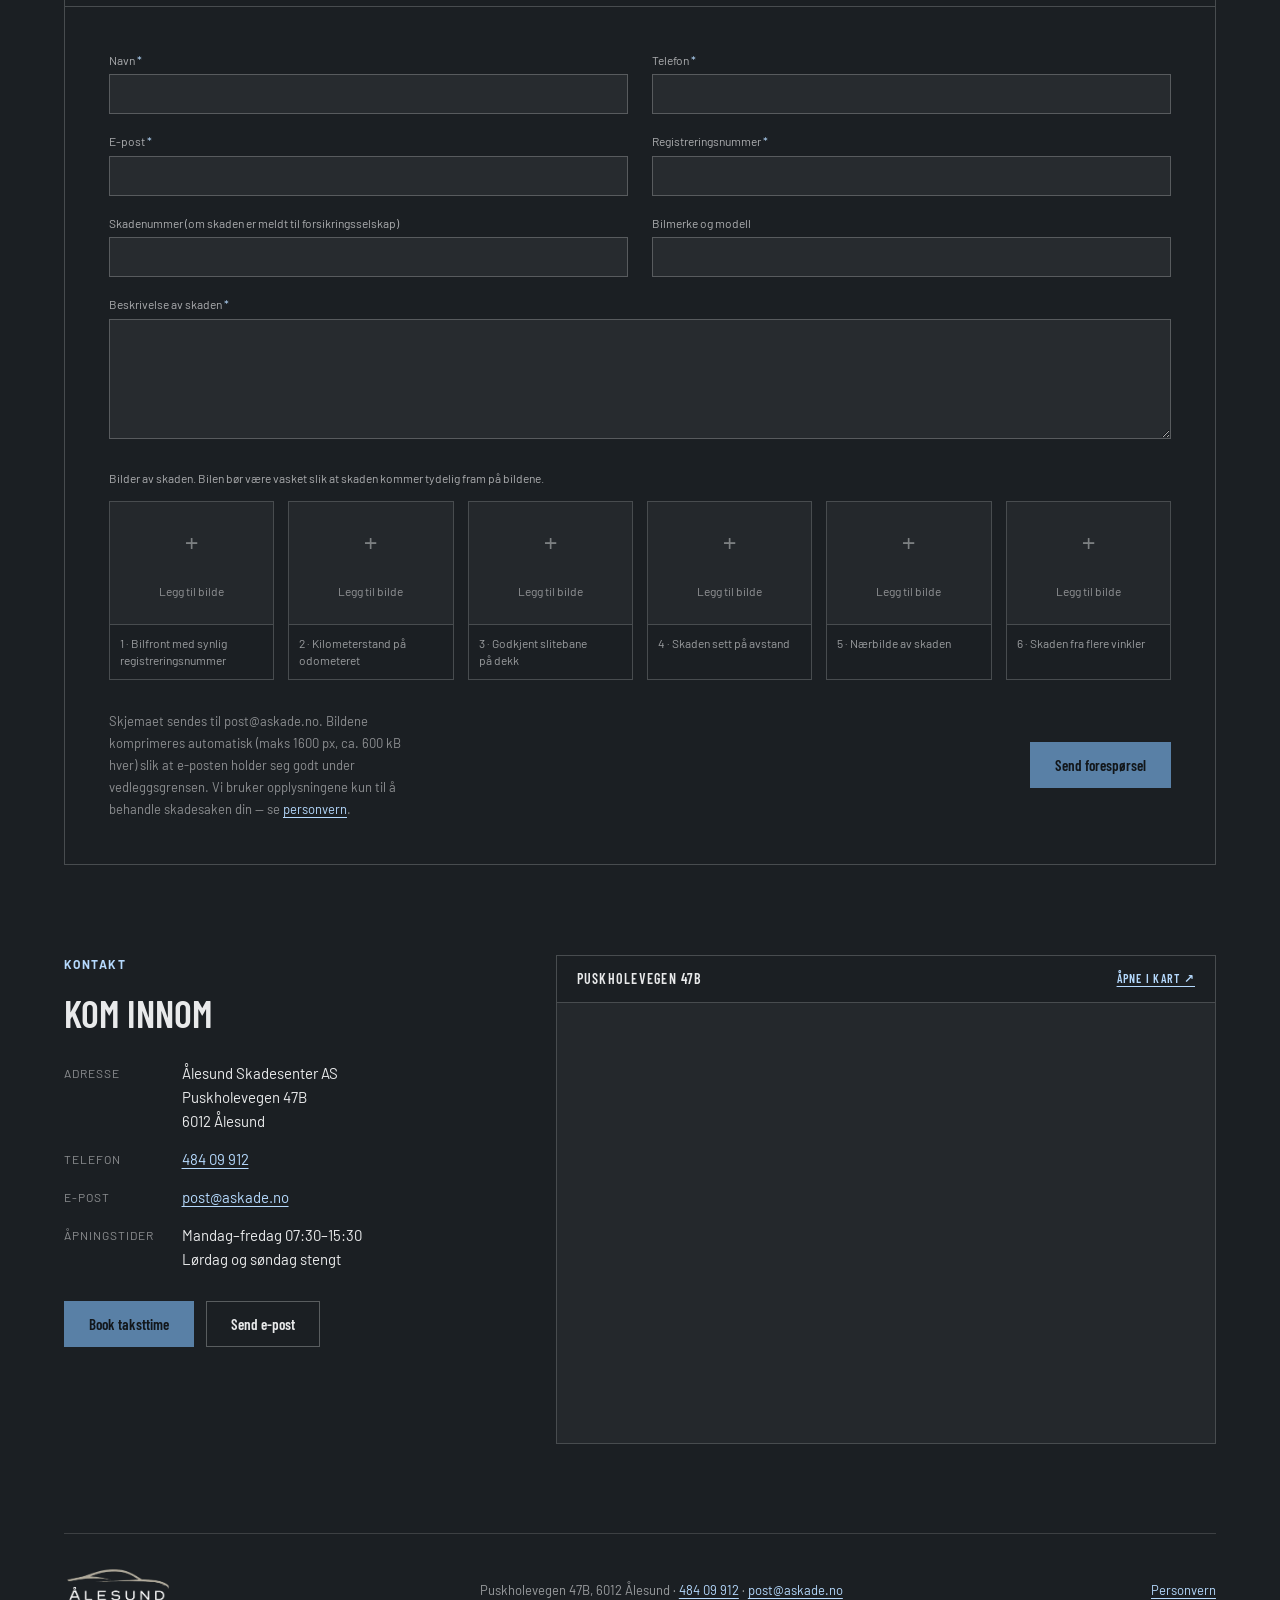
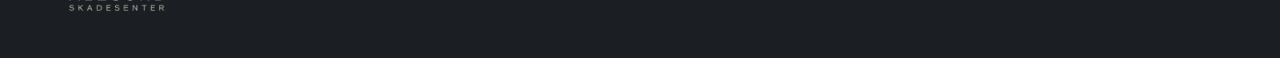
==== commit ac45eade: "Last Google-kartet automatisk og pek på «Ålesund Skadesenter AS» i stedet for adressen. Samtykkeknap" ====
--- a/index.html
+++ b/index.html
@@ -239,14 +239,12 @@
     <figure class="map">
       <div class="map-head">
         <span>Puskholevegen 47B</span>
-        <a href="https://www.google.com/maps/search/?api=1&amp;query=Puskholevegen%2047B%2C%206012%20%C3%85lesund" target="_blank" rel="noopener">Åpne i kart ↗</a>
-      </div>
-      <div class="map-frame" id="kartboks"
-           data-kart="https://www.google.com/maps?q=Puskholevegen%2047B%2C%206012%20%C3%85lesund&amp;output=embed">
-        <div class="map-consent" id="kartSamtykke">
-          <p>Kartet lastes fra Google. Trykk for å vise det — da settes informasjonskapsler fra Google Maps.</p>
-          <button type="button" class="btn btn-secondary btn-sm" id="visKart">Vis kart</button>
-        </div>
+        <a href="https://www.google.com/maps/search/?api=1&amp;query=%C3%85lesund%20Skadesenter%20AS" target="_blank" rel="noopener">Åpne i kart ↗</a>
+      </div>
+      <div class="map-frame">
+        <iframe src="https://www.google.com/maps?q=%C3%85lesund%20Skadesenter%20AS&amp;output=embed"
+                title="Kart til Ålesund Skadesenter AS"
+                loading="lazy" referrerpolicy="no-referrer-when-downgrade" allowfullscreen></iframe>
       </div>
     </figure>
   </section>
--- a/css/style.css
+++ b/css/style.css
@@ -325,7 +325,7 @@
 }
 .about p + p { margin-top: 14px; }
 .about figure { border: 1px solid rgba(233, 234, 235, .18); }
-.about img { width: 100%; aspect-ratio: 16 / 10; object-fit: cover; }
+.about img { display: block; width: 100%; height: auto; }
 
 /* Vises bare om assets/verksted.jpg mangler — se README-drift.md */
 .photo-placeholder {
@@ -593,23 +593,6 @@
   border: 0;
   filter: grayscale(1) invert(.92) contrast(.9);
 }
-.map-consent {
-  position: absolute;
-  inset: 0;
-  display: grid;
-  place-items: center;
-  align-content: center;
-  gap: 14px;
-  padding: 24px;
-  text-align: center;
-}
-.map-consent p {
-  margin: 0;
-  max-width: 40ch;
-  font-size: 13px;
-  line-height: 21px;
-  color: var(--ink-62);
-}
 
 /* — bunn ————————————————————————————————————————————————— */
 
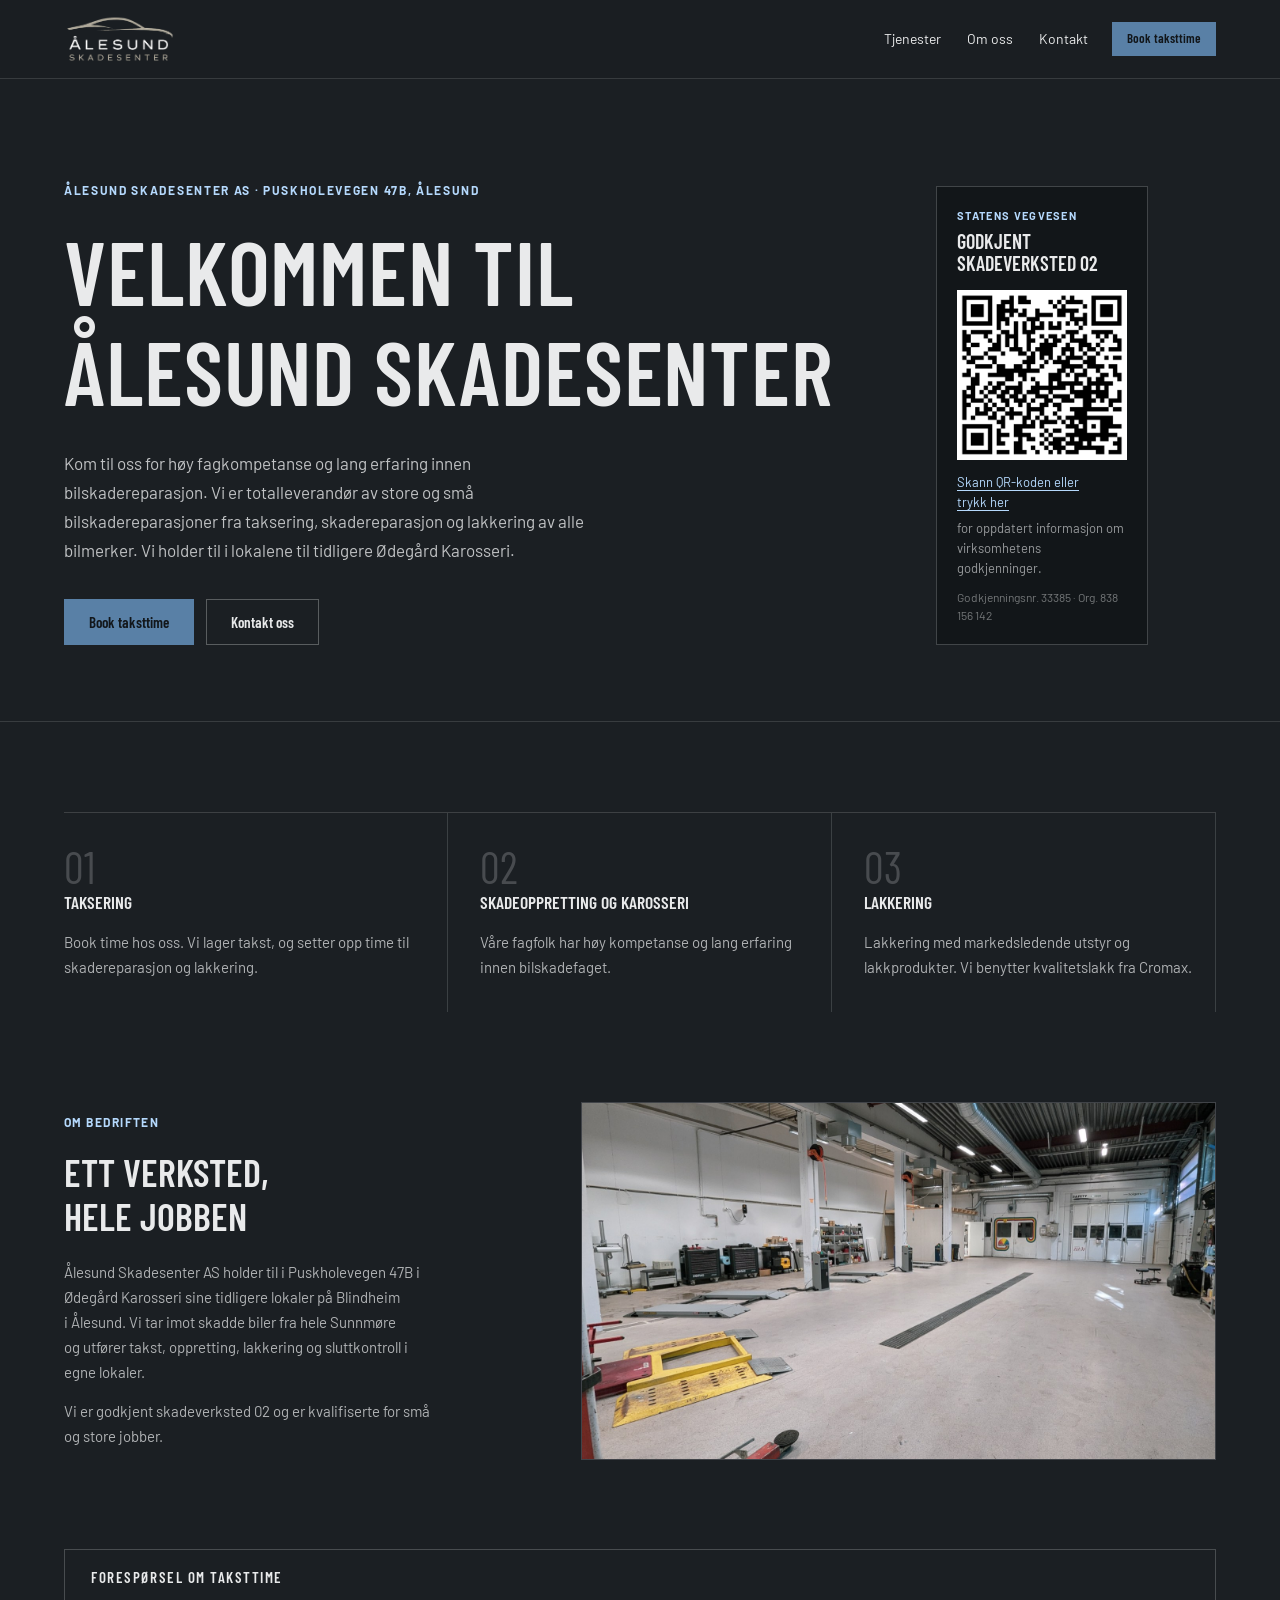
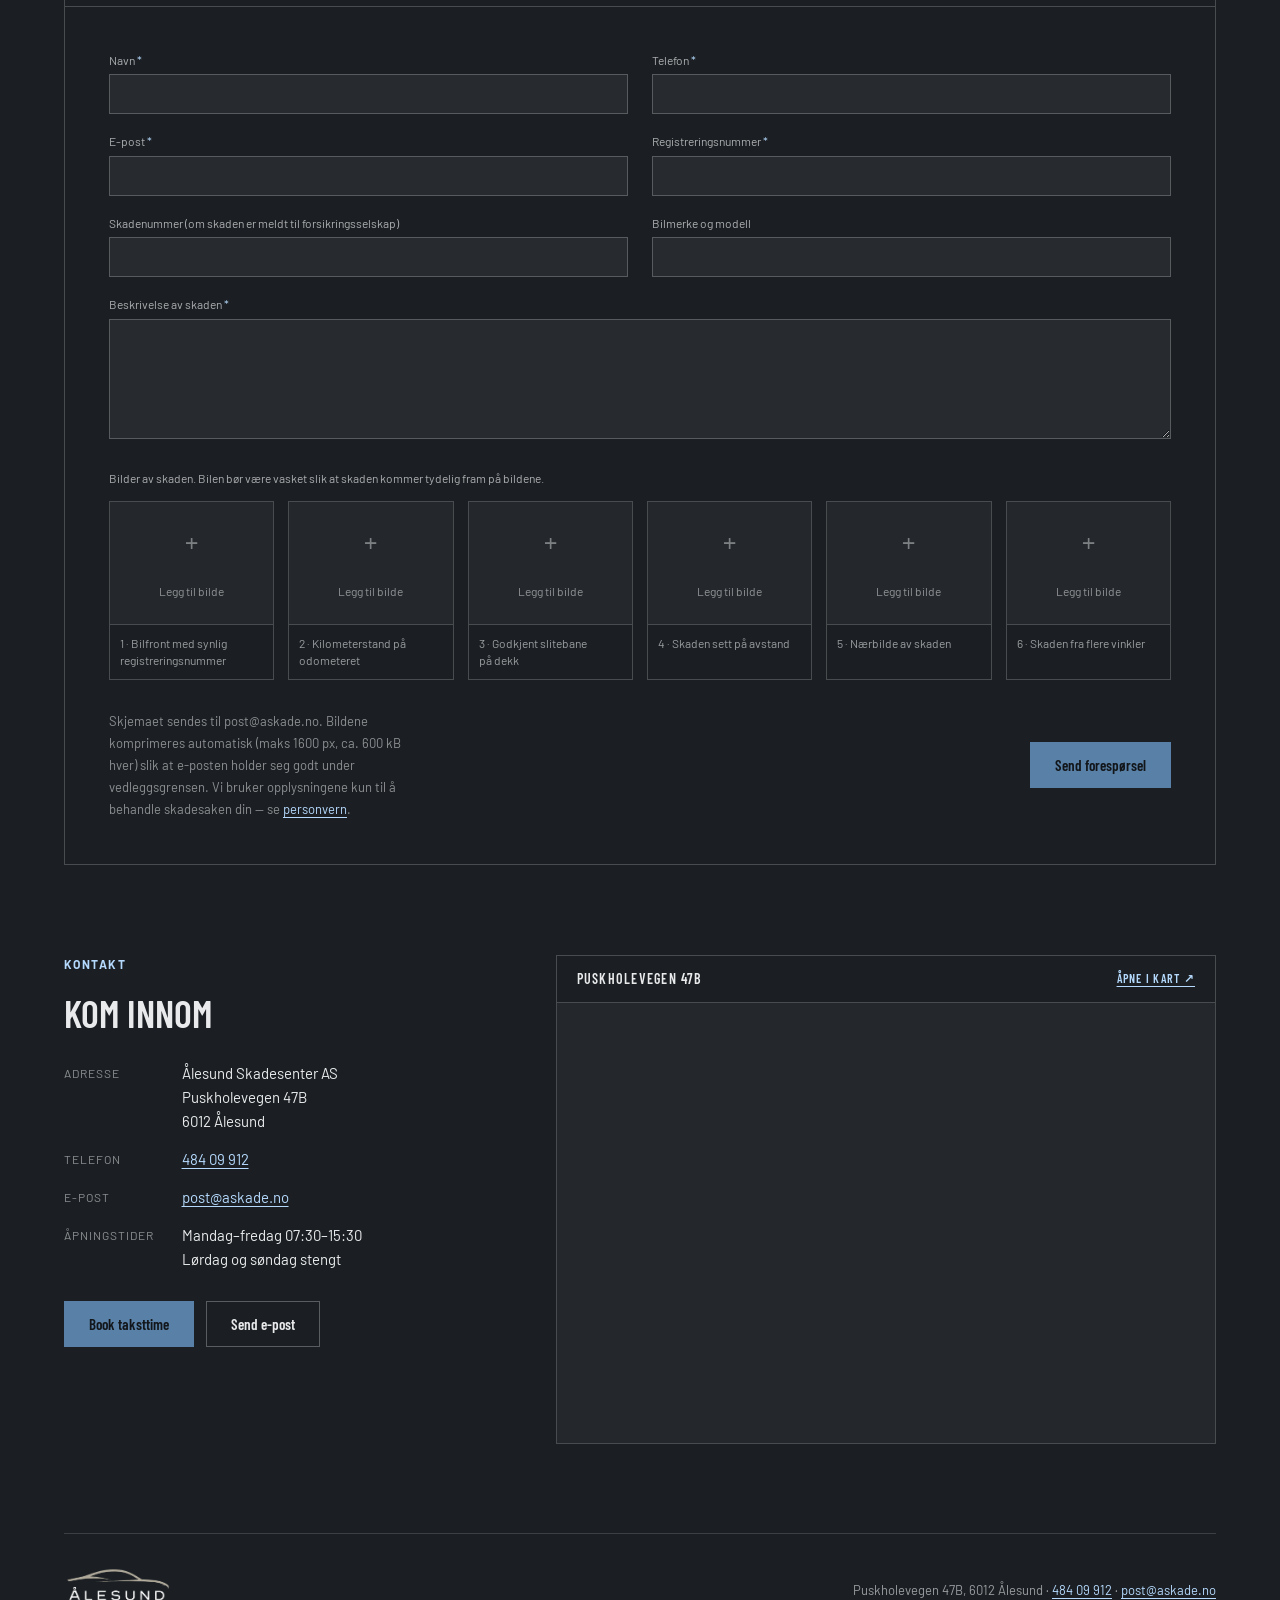
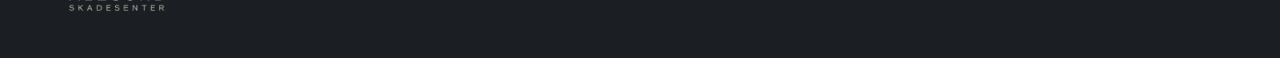
==== commit b5f769e0: "Fjern Personvern-lenken fra bunnen av forsiden. Co-Authored-By: Claude Fable 5 <noreply@anthropic.co" ====
--- a/index.html
+++ b/index.html
@@ -242,18 +242,16 @@
         <a href="https://www.google.com/maps/search/?api=1&amp;query=%C3%85lesund%20Skadesenter%20AS" target="_blank" rel="noopener">Åpne i kart ↗</a>
       </div>
       <div class="map-frame">
-        <iframe src="https://www.google.com/maps?q=%C3%85lesund%20Skadesenter%20AS&amp;output=embed"
+        <iframe src="https://www.google.com/maps/embed?pb=!1m18!1m12!1m3!1d1846.28184437900!2d6.246693134307848!3d62.43540380929553!2m3!1f0!2f0!3f0!3m2!1i1024!2i768!4f13.1!3m3!1m2!1s0x4616c5f7840d8329%3A0x5112deda929ee502!2s%C3%85lesund%20Skadesenter%20AS!5e0!3m2!1sno!2sus!4v1788305335996!5m2!1sno!2sus"
                 title="Kart til Ålesund Skadesenter AS"
-                loading="lazy" referrerpolicy="no-referrer-when-downgrade" allowfullscreen></iframe>
+                loading="lazy" referrerpolicy="strict-origin-when-cross-origin" allowfullscreen></iframe>
       </div>
     </figure>
   </section>
 
   <footer class="footer">
     <img src="assets/logo-odegard.png" alt="Ålesund Skadesenter AS" width="507" height="226">
-    <span>Puskholevegen 47B, 6012 Ålesund · <a href="tel:+4748409912">484 09 912</a> · <a href="mailto:post@askade.no">post@askade.no</a></span>
-    <span class="footer-links"><a href="personvern.html">Personvern</a></span>
-  </footer>
+    <span>Puskholevegen 47B, 6012 Ålesund · <a href="tel:+4748409912">484 09 912</a> · <a href="mailto:post@askade.no">post@askade.no</a></span>  </footer>
 
 </main>
 
--- a/css/style.css
+++ b/css/style.css
@@ -281,8 +281,7 @@
   grid-template-columns: repeat(3, 1fr);
   border-top: 1px solid var(--line);
 }
-.service { padding: 32px; }
-.service:not(:last-child) { border-right: 1px solid var(--line); }
+.service { padding: 32px; border-right: 1px solid var(--line); }
 .service:first-child { padding-left: 0; }
 .service:last-child { padding-right: 0; }
 .service-no {
@@ -634,7 +633,7 @@
   .approval { width: 100%; max-width: 320px; }
 
   .service { padding: 28px 0; border-right: 0; }
-  .service:not(:last-child) { border-bottom: 1px solid var(--line); }
+  .service { border-bottom: 1px solid var(--line); }
 
   .about h2, .contact h2 { font-size: 30px; line-height: 36px; }
   .map-frame { height: 340px; }
